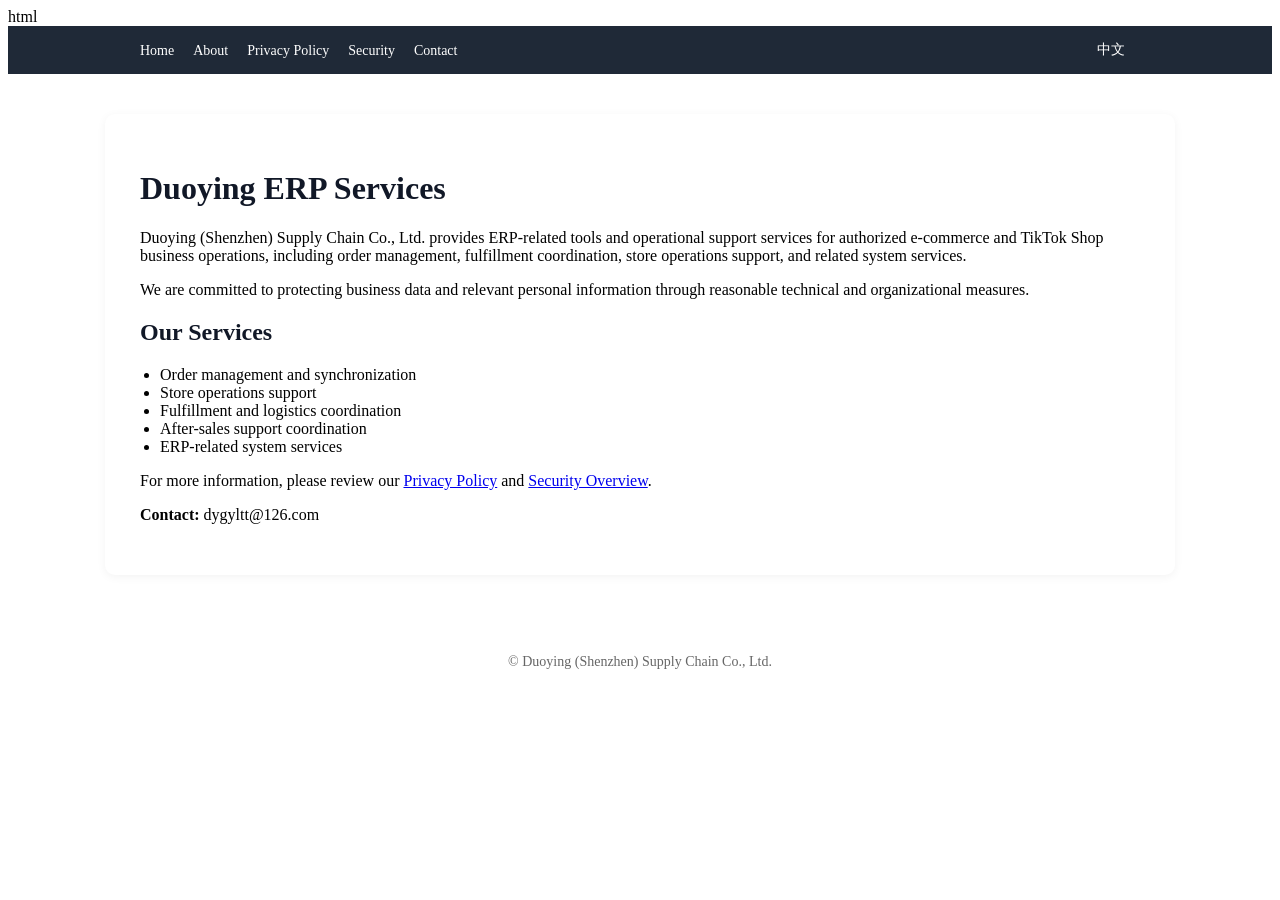
==== index.html @ 4ab7bc44 "add website files" ====
﻿html
<!DOCTYPE html>
<html lang="en">
<head>
  <meta charset="UTF-8" />
  <meta name="viewport" content="width=device-width, initial-scale=1.0" />
  <title>Duoying ERP Services</title>
  <link rel="stylesheet" href="style.css" />
</head>
<body>
  <header>
    <nav>
      <a href="index.html">Home</a>
      <a href="about.html">About</a>
      <a href="privacy.html">Privacy Policy</a>
      <a href="security.html">Security</a>
      <a href="contact.html">Contact</a>
      <span class="lang-switch"><a href="zh/index.html">中文</a></span>
    </nav>
  </header>

  <main>
    <h1>Duoying ERP Services</h1>
    <p>
      Duoying (Shenzhen) Supply Chain Co., Ltd. provides ERP-related tools and operational support services for authorized e-commerce and TikTok Shop business operations, including order management, fulfillment coordination, store operations support, and related system services.
    </p>
    <p>
      We are committed to protecting business data and relevant personal information through reasonable technical and organizational measures.
    </p>

    <h2>Our Services</h2>
    <ul>
      <li>Order management and synchronization</li>
      <li>Store operations support</li>
      <li>Fulfillment and logistics coordination</li>
      <li>After-sales support coordination</li>
      <li>ERP-related system services</li>
    </ul>

    <p>
      For more information, please review our <a href="privacy.html">Privacy Policy</a> and <a href="security.html">Security Overview</a>.
    </p>

    <p><strong>Contact:</strong> dygyltt@126.com</p>
  </main>

  <footer>
    <p>© Duoying (Shenzhen) Supply Chain Co., Ltd.</p>
  </footer>
</body>
</html>
---- style.css ----
﻿css
body {
  font-family: Arial, sans-serif;
  margin: 0;
  padding: 0;
  color: #222;
  background: #f5f7fb;
  line-height: 1.6;
}

header {
  background: #1f2937;
  padding: 15px 20px;
}

nav {
  max-width: 1000px;
  margin: 0 auto;
}

nav a {
  color: #fff;
  margin-right: 15px;
  text-decoration: none;
  font-size: 14px;
}

nav a:hover {
  text-decoration: underline;
}

main {
  max-width: 1000px;
  margin: 40px auto;
  background: #fff;
  padding: 35px;
  border-radius: 10px;
  box-shadow: 0 2px 10px rgba(0,0,0,0.05);
}

h1, h2, h3 {
  color: #111827;
}

footer {
  text-align: center;
  padding: 25px;
  color: #666;
  font-size: 14px;
}

ul {
  padding-left: 20px;
}

.lang-switch {
  float: right;
}

.small {
  font-size: 14px;
  color: #666;
}
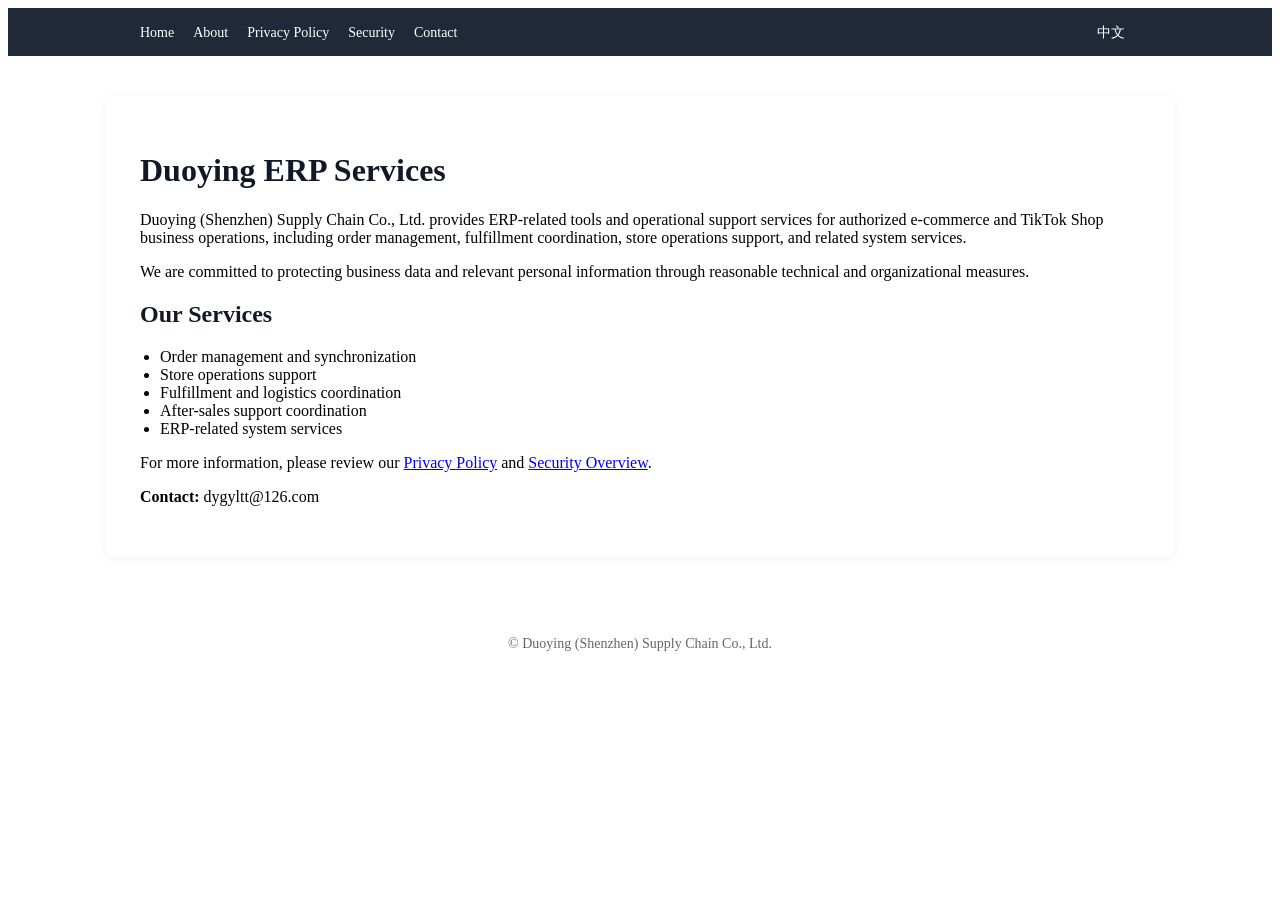
==== commit d551454d: "fix stray html text" ====
--- a/index.html
+++ b/index.html
@@ -1,5 +1,4 @@
-﻿html
-<!DOCTYPE html>
+﻿<!DOCTYPE html>
 <html lang="en">
 <head>
   <meta charset="UTF-8" />
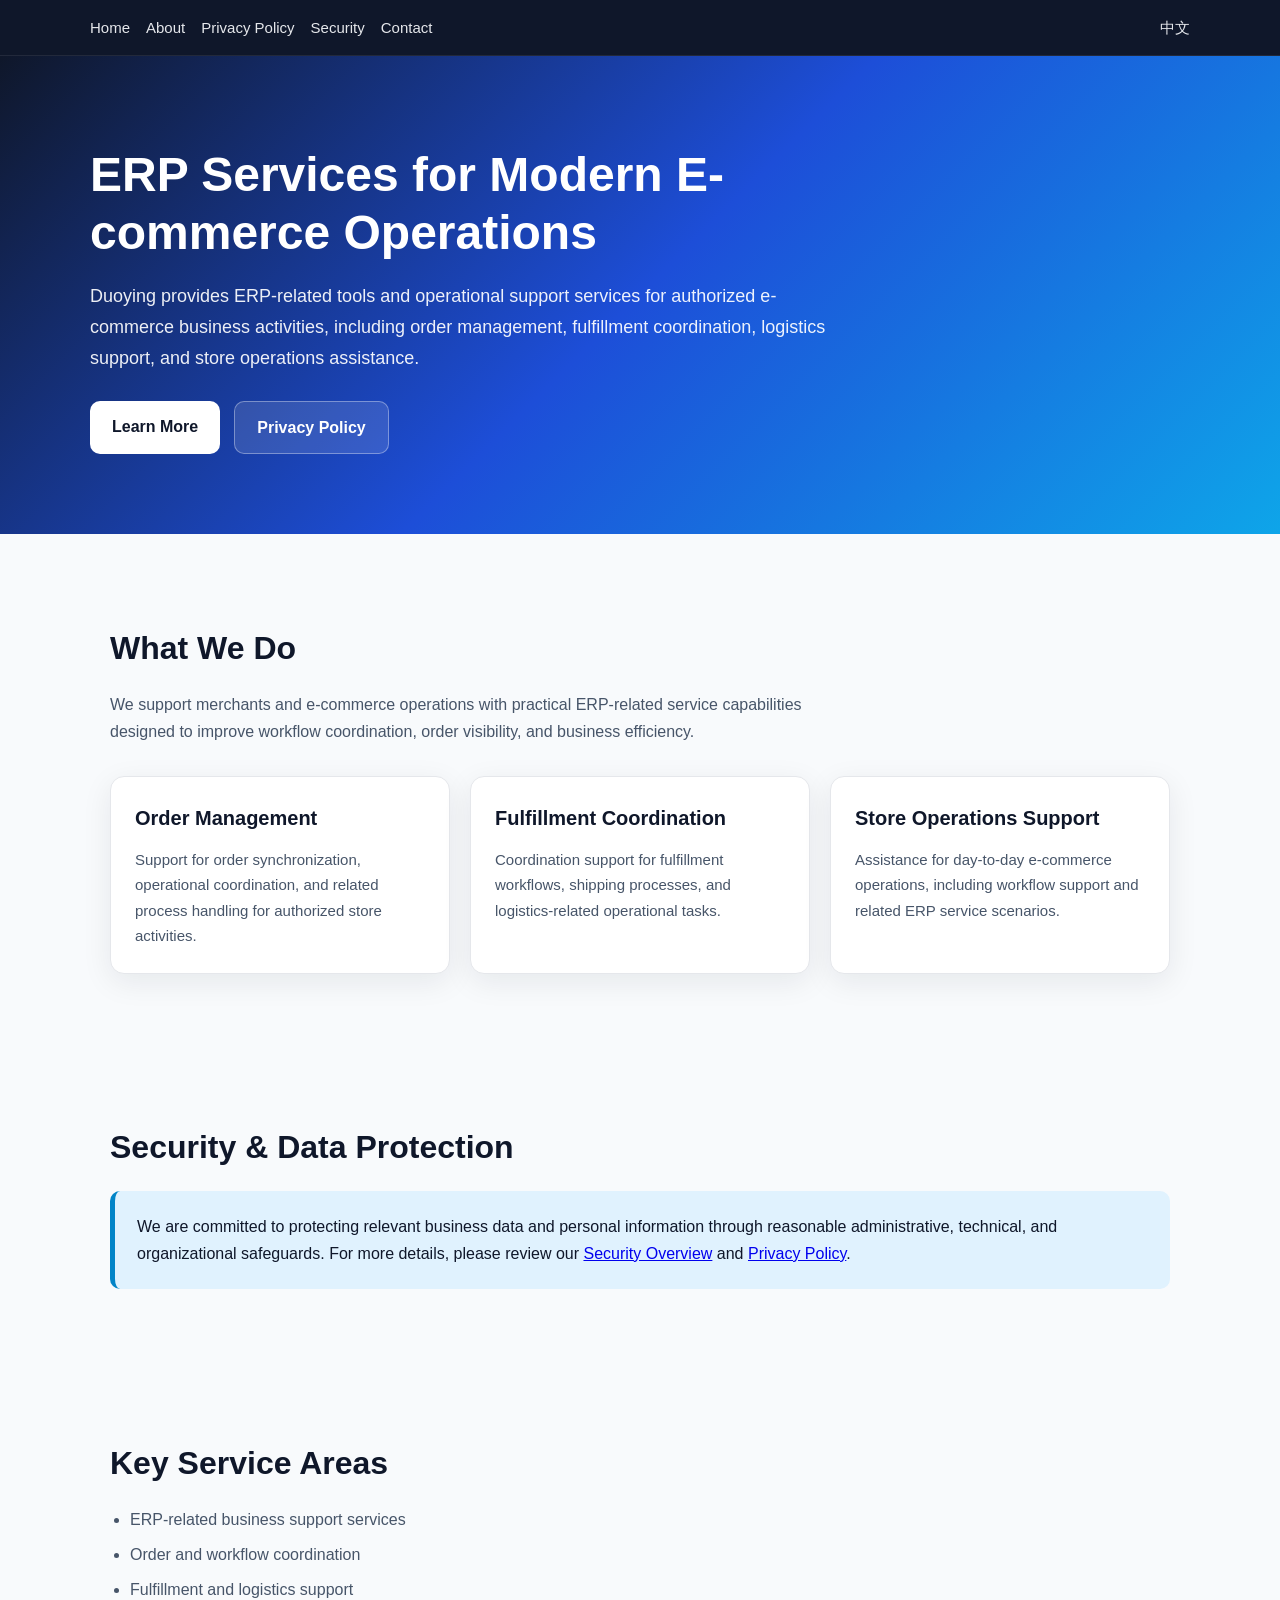
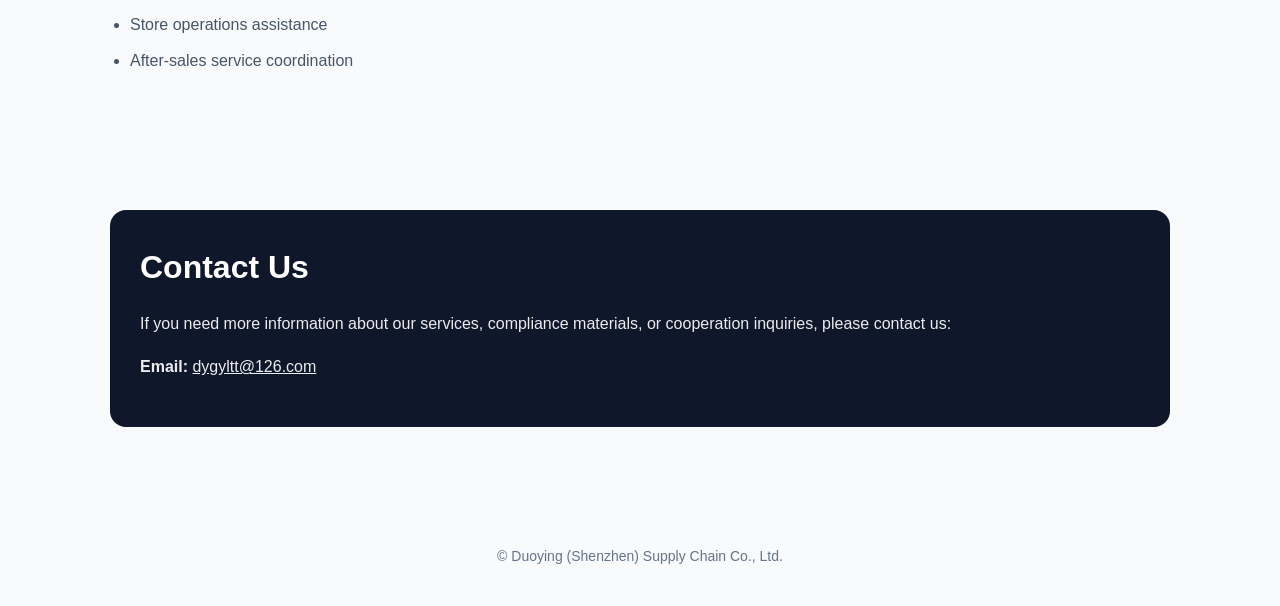
==== commit 22ac4806: "update homepage files" ====
--- a/index.html
+++ b/index.html
@@ -18,29 +18,77 @@
     </nav>
   </header>
 
+  <section class="hero">
+    <div class="hero-inner">
+      <h1>ERP Services for Modern E-commerce Operations</h1>
+      <p>
+        Duoying provides ERP-related tools and operational support services for authorized e-commerce business activities, including order management, fulfillment coordination, logistics support, and store operations assistance.
+      </p>
+      <div class="hero-buttons">
+        <a href="about.html" class="btn-primary">Learn More</a>
+        <a href="privacy.html" class="btn-secondary">Privacy Policy</a>
+      </div>
+    </div>
+  </section>
+
   <main>
-    <h1>Duoying ERP Services</h1>
-    <p>
-      Duoying (Shenzhen) Supply Chain Co., Ltd. provides ERP-related tools and operational support services for authorized e-commerce and TikTok Shop business operations, including order management, fulfillment coordination, store operations support, and related system services.
-    </p>
-    <p>
-      We are committed to protecting business data and relevant personal information through reasonable technical and organizational measures.
-    </p>
+    <section class="section">
+      <h2>What We Do</h2>
+      <p class="section-intro">
+        We support merchants and e-commerce operations with practical ERP-related service capabilities designed to improve workflow coordination, order visibility, and business efficiency.
+      </p>
 
-    <h2>Our Services</h2>
-    <ul>
-      <li>Order management and synchronization</li>
-      <li>Store operations support</li>
-      <li>Fulfillment and logistics coordination</li>
-      <li>After-sales support coordination</li>
-      <li>ERP-related system services</li>
-    </ul>
+      <div class="cards">
+        <div class="card">
+          <h3>Order Management</h3>
+          <p>
+            Support for order synchronization, operational coordination, and related process handling for authorized store activities.
+          </p>
+        </div>
 
-    <p>
-      For more information, please review our <a href="privacy.html">Privacy Policy</a> and <a href="security.html">Security Overview</a>.
-    </p>
+        <div class="card">
+          <h3>Fulfillment Coordination</h3>
+          <p>
+            Coordination support for fulfillment workflows, shipping processes, and logistics-related operational tasks.
+          </p>
+        </div>
 
-    <p><strong>Contact:</strong> dygyltt@126.com</p>
+        <div class="card">
+          <h3>Store Operations Support</h3>
+          <p>
+            Assistance for day-to-day e-commerce operations, including workflow support and related ERP service scenarios.
+          </p>
+        </div>
+      </div>
+    </section>
+
+    <section class="section">
+      <h2>Security & Data Protection</h2>
+      <div class="highlight">
+        We are committed to protecting relevant business data and personal information through reasonable administrative, technical, and organizational safeguards. For more details, please review our <a href="security.html">Security Overview</a> and <a href="privacy.html">Privacy Policy</a>.
+      </div>
+    </section>
+
+    <section class="section">
+      <h2>Key Service Areas</h2>
+      <ul class="clean-list">
+        <li>ERP-related business support services</li>
+        <li>Order and workflow coordination</li>
+        <li>Fulfillment and logistics support</li>
+        <li>Store operations assistance</li>
+        <li>After-sales service coordination</li>
+      </ul>
+    </section>
+
+    <section class="section">
+      <div class="contact-box">
+        <h2>Contact Us</h2>
+        <p>
+          If you need more information about our services, compliance materials, or cooperation inquiries, please contact us:
+        </p>
+        <p><strong>Email:</strong> <a href="mailto:dygyltt@126.com">dygyltt@126.com</a></p>
+      </div>
+    </section>
   </main>
 
   <footer>
--- a/style.css
+++ b/style.css
@@ -1,63 +1,208 @@
-﻿css
+﻿* {
+  box-sizing: border-box;
+}
+
 body {
-  font-family: Arial, sans-serif;
   margin: 0;
-  padding: 0;
-  color: #222;
-  background: #f5f7fb;
-  line-height: 1.6;
+  font-family: Arial, Helvetica, sans-serif;
+  color: #1f2937;
+  background: #f8fafc;
+  line-height: 1.7;
 }
 
 header {
-  background: #1f2937;
-  padding: 15px 20px;
+  background: #0f172a;
+  padding: 14px 20px;
+  border-bottom: 1px solid rgba(255, 255, 255, 0.08);
 }
 
 nav {
-  max-width: 1000px;
+  max-width: 1100px;
   margin: 0 auto;
+  display: flex;
+  flex-wrap: wrap;
+  align-items: center;
+  gap: 16px;
 }
 
 nav a {
-  color: #fff;
-  margin-right: 15px;
+  color: #e5e7eb;
   text-decoration: none;
-  font-size: 14px;
+  font-size: 15px;
 }
 
 nav a:hover {
-  text-decoration: underline;
+  color: #ffffff;
+}
+
+.lang-switch {
+  margin-left: auto;
+}
+
+.hero {
+  background: linear-gradient(135deg, #0f172a 0%, #1d4ed8 50%, #0ea5e9 100%);
+  color: white;
+  padding: 90px 20px 80px;
+}
+
+.hero-inner {
+  max-width: 1100px;
+  margin: 0 auto;
+}
+
+.hero h1 {
+  font-size: 48px;
+  line-height: 1.2;
+  margin: 0 0 20px;
+  max-width: 800px;
+}
+
+.hero p {
+  font-size: 18px;
+  max-width: 760px;
+  color: rgba(255, 255, 255, 0.92);
+  margin-bottom: 28px;
+}
+
+.hero-buttons {
+  display: flex;
+  flex-wrap: wrap;
+  gap: 14px;
+}
+
+.hero-buttons a {
+  display: inline-block;
+  padding: 12px 22px;
+  border-radius: 10px;
+  text-decoration: none;
+  font-weight: bold;
+  transition: 0.2s ease;
+}
+
+.btn-primary {
+  background: white;
+  color: #0f172a;
+}
+
+.btn-primary:hover {
+  background: #e2e8f0;
+}
+
+.btn-secondary {
+  background: rgba(255, 255, 255, 0.12);
+  color: white;
+  border: 1px solid rgba(255, 255, 255, 0.35);
+}
+
+.btn-secondary:hover {
+  background: rgba(255, 255, 255, 0.2);
+}
+
+.section {
+  max-width: 1100px;
+  margin: 0 auto;
+  padding: 60px 20px;
+}
+
+.section h2 {
+  font-size: 32px;
+  margin-bottom: 16px;
+  color: #0f172a;
+}
+
+.section-intro {
+  max-width: 760px;
+  color: #475569;
+  margin-bottom: 30px;
+}
+
+.cards {
+  display: grid;
+  grid-template-columns: repeat(auto-fit, minmax(240px, 1fr));
+  gap: 20px;
+}
+
+.card {
+  background: white;
+  border-radius: 14px;
+  padding: 24px;
+  box-shadow: 0 8px 30px rgba(15, 23, 42, 0.08);
+  border: 1px solid #e5e7eb;
+}
+
+.card h3 {
+  margin-top: 0;
+  margin-bottom: 12px;
+  font-size: 20px;
+  color: #0f172a;
+}
+
+.card p {
+  margin: 0;
+  color: #475569;
+  font-size: 15px;
+}
+
+.highlight {
+  background: #e0f2fe;
+  border-left: 5px solid #0284c7;
+  padding: 22px;
+  border-radius: 10px;
+  color: #0f172a;
+}
+
+.contact-box {
+  background: #0f172a;
+  color: white;
+  border-radius: 16px;
+  padding: 30px;
+}
+
+.contact-box h2 {
+  color: white;
+  margin-top: 0;
+}
+
+.contact-box p,
+.contact-box a {
+  color: rgba(255, 255, 255, 0.92);
 }
 
 main {
-  max-width: 1000px;
-  margin: 40px auto;
-  background: #fff;
-  padding: 35px;
-  border-radius: 10px;
-  box-shadow: 0 2px 10px rgba(0,0,0,0.05);
-}
-
-h1, h2, h3 {
-  color: #111827;
+  padding-bottom: 20px;
 }
 
 footer {
   text-align: center;
-  padding: 25px;
-  color: #666;
+  padding: 24px 20px;
+  color: #64748b;
   font-size: 14px;
 }
 
-ul {
+ul.clean-list {
   padding-left: 20px;
-}
-
-.lang-switch {
-  float: right;
-}
-
-.small {
-  font-size: 14px;
-  color: #666;
+  color: #475569;
+}
+
+ul.clean-list li {
+  margin-bottom: 8px;
+}
+
+@media (max-width: 768px) {
+  .hero {
+    padding: 70px 20px 60px;
+  }
+
+  .hero h1 {
+    font-size: 34px;
+  }
+
+  .section h2 {
+    font-size: 26px;
+  }
+
+  .lang-switch {
+    margin-left: 0;
+    width: 100%;
+  }
 }
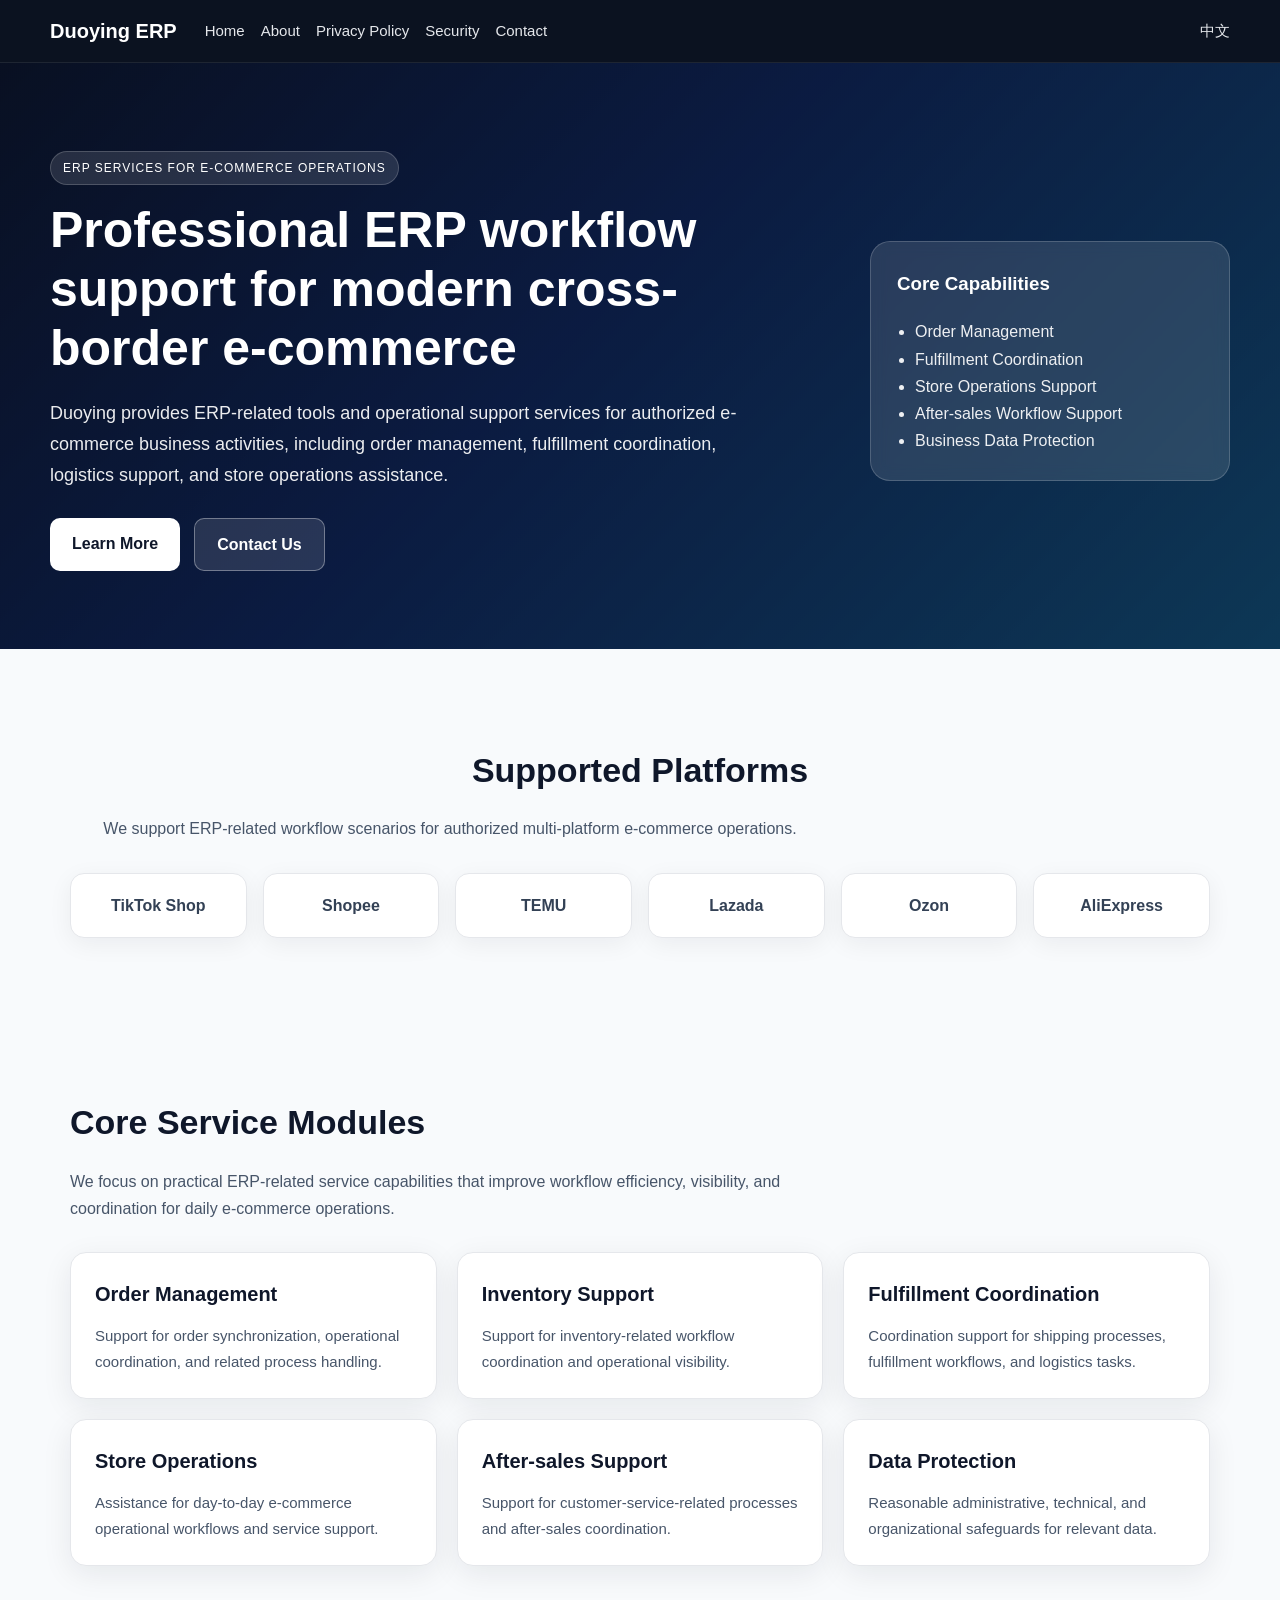
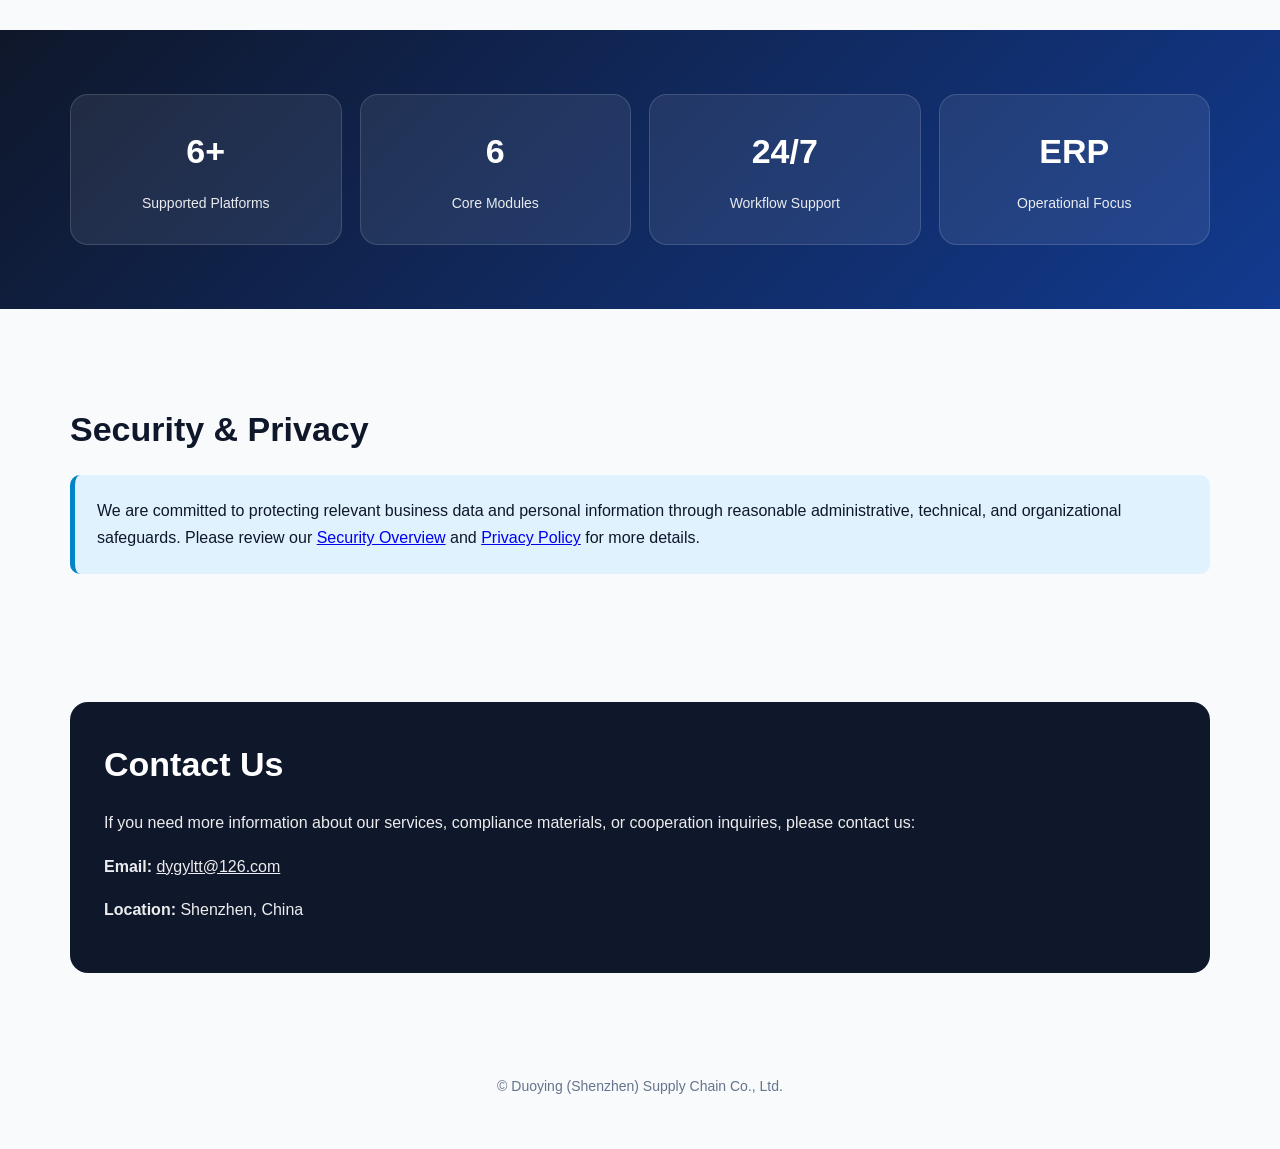
==== commit e253ea6b: "replace full bilingual website files" ====
--- a/index.html
+++ b/index.html
@@ -9,87 +9,141 @@
 <body>
   <header>
     <nav>
-      <a href="index.html">Home</a>
-      <a href="about.html">About</a>
-      <a href="privacy.html">Privacy Policy</a>
-      <a href="security.html">Security</a>
-      <a href="contact.html">Contact</a>
+      <div class="brand">Duoying ERP</div>
+      <div class="nav-links">
+        <a href="index.html">Home</a>
+        <a href="about.html">About</a>
+        <a href="privacy.html">Privacy Policy</a>
+        <a href="security.html">Security</a>
+        <a href="contact.html">Contact</a>
+      </div>
       <span class="lang-switch"><a href="zh/index.html">中文</a></span>
     </nav>
   </header>
 
   <section class="hero">
-    <div class="hero-inner">
-      <h1>ERP Services for Modern E-commerce Operations</h1>
-      <p>
-        Duoying provides ERP-related tools and operational support services for authorized e-commerce business activities, including order management, fulfillment coordination, logistics support, and store operations assistance.
-      </p>
-      <div class="hero-buttons">
-        <a href="about.html" class="btn-primary">Learn More</a>
-        <a href="privacy.html" class="btn-secondary">Privacy Policy</a>
+    <div class="hero-inner hero-grid">
+      <div class="hero-copy">
+        <div class="eyebrow">ERP SERVICES FOR E-COMMERCE OPERATIONS</div>
+        <h1>Professional ERP workflow support for modern cross-border e-commerce</h1>
+        <p>
+          Duoying provides ERP-related tools and operational support services for authorized
+          e-commerce business activities, including order management, fulfillment coordination,
+          logistics support, and store operations assistance.
+        </p>
+        <div class="hero-buttons">
+          <a href="about.html" class="btn-primary">Learn More</a>
+          <a href="contact.html" class="btn-secondary">Contact Us</a>
+        </div>
+      </div>
+
+      <div class="hero-panel">
+        <div class="panel-card">
+          <h3>Core Capabilities</h3>
+          <ul>
+            <li>Order Management</li>
+            <li>Fulfillment Coordination</li>
+            <li>Store Operations Support</li>
+            <li>After-sales Workflow Support</li>
+            <li>Business Data Protection</li>
+          </ul>
+        </div>
       </div>
     </div>
   </section>
 
-  <main>
-    <section class="section">
-      <h2>What We Do</h2>
-      <p class="section-intro">
-        We support merchants and e-commerce operations with practical ERP-related service capabilities designed to improve workflow coordination, order visibility, and business efficiency.
+  <section class="platforms section">
+    <h2>Supported Platforms</h2>
+    <p class="section-intro">
+      We support ERP-related workflow scenarios for authorized multi-platform e-commerce operations.
+    </p>
+    <div class="logo-row">
+      <div class="logo-item">TikTok Shop</div>
+      <div class="logo-item">Shopee</div>
+      <div class="logo-item">TEMU</div>
+      <div class="logo-item">Lazada</div>
+      <div class="logo-item">Ozon</div>
+      <div class="logo-item">AliExpress</div>
+    </div>
+  </section>
+
+  <section class="section">
+    <h2>Core Service Modules</h2>
+    <p class="section-intro">
+      We focus on practical ERP-related service capabilities that improve workflow efficiency,
+      visibility, and coordination for daily e-commerce operations.
+    </p>
+
+    <div class="cards six-grid">
+      <div class="card">
+        <h3>Order Management</h3>
+        <p>Support for order synchronization, operational coordination, and related process handling.</p>
+      </div>
+      <div class="card">
+        <h3>Inventory Support</h3>
+        <p>Support for inventory-related workflow coordination and operational visibility.</p>
+      </div>
+      <div class="card">
+        <h3>Fulfillment Coordination</h3>
+        <p>Coordination support for shipping processes, fulfillment workflows, and logistics tasks.</p>
+      </div>
+      <div class="card">
+        <h3>Store Operations</h3>
+        <p>Assistance for day-to-day e-commerce operational workflows and service support.</p>
+      </div>
+      <div class="card">
+        <h3>After-sales Support</h3>
+        <p>Support for customer-service-related processes and after-sales coordination.</p>
+      </div>
+      <div class="card">
+        <h3>Data Protection</h3>
+        <p>Reasonable administrative, technical, and organizational safeguards for relevant data.</p>
+      </div>
+    </div>
+  </section>
+
+  <section class="stats-wrap">
+    <div class="section stats-grid">
+      <div class="stat-box">
+        <strong>6+</strong>
+        <span>Supported Platforms</span>
+      </div>
+      <div class="stat-box">
+        <strong>6</strong>
+        <span>Core Modules</span>
+      </div>
+      <div class="stat-box">
+        <strong>24/7</strong>
+        <span>Workflow Support</span>
+      </div>
+      <div class="stat-box">
+        <strong>ERP</strong>
+        <span>Operational Focus</span>
+      </div>
+    </div>
+  </section>
+
+  <section class="section">
+    <h2>Security & Privacy</h2>
+    <div class="highlight">
+      We are committed to protecting relevant business data and personal information through
+      reasonable administrative, technical, and organizational safeguards.
+      Please review our <a href="security.html">Security Overview</a> and
+      <a href="privacy.html">Privacy Policy</a> for more details.
+    </div>
+  </section>
+
+  <section class="section">
+    <div class="contact-box">
+      <h2>Contact Us</h2>
+      <p>
+        If you need more information about our services, compliance materials, or cooperation inquiries,
+        please contact us:
       </p>
-
-      <div class="cards">
-        <div class="card">
-          <h3>Order Management</h3>
-          <p>
-            Support for order synchronization, operational coordination, and related process handling for authorized store activities.
-          </p>
-        </div>
-
-        <div class="card">
-          <h3>Fulfillment Coordination</h3>
-          <p>
-            Coordination support for fulfillment workflows, shipping processes, and logistics-related operational tasks.
-          </p>
-        </div>
-
-        <div class="card">
-          <h3>Store Operations Support</h3>
-          <p>
-            Assistance for day-to-day e-commerce operations, including workflow support and related ERP service scenarios.
-          </p>
-        </div>
-      </div>
-    </section>
-
-    <section class="section">
-      <h2>Security & Data Protection</h2>
-      <div class="highlight">
-        We are committed to protecting relevant business data and personal information through reasonable administrative, technical, and organizational safeguards. For more details, please review our <a href="security.html">Security Overview</a> and <a href="privacy.html">Privacy Policy</a>.
-      </div>
-    </section>
-
-    <section class="section">
-      <h2>Key Service Areas</h2>
-      <ul class="clean-list">
-        <li>ERP-related business support services</li>
-        <li>Order and workflow coordination</li>
-        <li>Fulfillment and logistics support</li>
-        <li>Store operations assistance</li>
-        <li>After-sales service coordination</li>
-      </ul>
-    </section>
-
-    <section class="section">
-      <div class="contact-box">
-        <h2>Contact Us</h2>
-        <p>
-          If you need more information about our services, compliance materials, or cooperation inquiries, please contact us:
-        </p>
-        <p><strong>Email:</strong> <a href="mailto:dygyltt@126.com">dygyltt@126.com</a></p>
-      </div>
-    </section>
-  </main>
+      <p><strong>Email:</strong> <a href="mailto:dygyltt@126.com">dygyltt@126.com</a></p>
+      <p><strong>Location:</strong> Shenzhen, China</p>
+    </div>
+  </section>
 
   <footer>
     <p>© Duoying (Shenzhen) Supply Chain Co., Ltd.</p>
--- a/style.css
+++ b/style.css
@@ -11,17 +11,33 @@
 }
 
 header {
-  background: #0f172a;
+  background: #0b1220;
   padding: 14px 20px;
   border-bottom: 1px solid rgba(255, 255, 255, 0.08);
+  position: sticky;
+  top: 0;
+  z-index: 100;
 }
 
 nav {
-  max-width: 1100px;
+  max-width: 1180px;
   margin: 0 auto;
   display: flex;
   flex-wrap: wrap;
   align-items: center;
+  gap: 18px;
+}
+
+.brand {
+  font-size: 20px;
+  font-weight: 700;
+  color: #ffffff;
+  margin-right: 10px;
+}
+
+.nav-links {
+  display: flex;
+  flex-wrap: wrap;
   gap: 16px;
 }
 
@@ -40,21 +56,41 @@
 }
 
 .hero {
-  background: linear-gradient(135deg, #0f172a 0%, #1d4ed8 50%, #0ea5e9 100%);
-  color: white;
-  padding: 90px 20px 80px;
+  background:
+    linear-gradient(rgba(8, 15, 35, 0.72), rgba(8, 15, 35, 0.72)),
+    linear-gradient(135deg, #0b1220 0%, #123a8f 45%, #1aa0d8 100%);
+  color: white;
+  padding: 88px 20px 78px;
 }
 
 .hero-inner {
-  max-width: 1100px;
+  max-width: 1180px;
   margin: 0 auto;
 }
 
+.hero-grid {
+  display: grid;
+  grid-template-columns: 1.2fr 0.8fr;
+  gap: 32px;
+  align-items: center;
+}
+
+.eyebrow {
+  display: inline-block;
+  margin-bottom: 16px;
+  padding: 6px 12px;
+  border-radius: 999px;
+  background: rgba(255, 255, 255, 0.12);
+  border: 1px solid rgba(255, 255, 255, 0.18);
+  font-size: 12px;
+  letter-spacing: 1px;
+}
+
 .hero h1 {
-  font-size: 48px;
-  line-height: 1.2;
+  font-size: 50px;
+  line-height: 1.18;
   margin: 0 0 20px;
-  max-width: 800px;
+  max-width: 760px;
 }
 
 .hero p {
@@ -98,14 +134,40 @@
   background: rgba(255, 255, 255, 0.2);
 }
 
+.hero-panel {
+  display: flex;
+  justify-content: flex-end;
+}
+
+.panel-card {
+  width: 100%;
+  max-width: 360px;
+  background: rgba(255, 255, 255, 0.12);
+  border: 1px solid rgba(255, 255, 255, 0.18);
+  border-radius: 20px;
+  padding: 26px;
+  backdrop-filter: blur(8px);
+}
+
+.panel-card h3 {
+  margin-top: 0;
+  color: #ffffff;
+}
+
+.panel-card ul {
+  margin: 0;
+  padding-left: 18px;
+  color: rgba(255, 255, 255, 0.92);
+}
+
 .section {
-  max-width: 1100px;
+  max-width: 1180px;
   margin: 0 auto;
-  padding: 60px 20px;
+  padding: 64px 20px;
 }
 
 .section h2 {
-  font-size: 32px;
+  font-size: 34px;
   margin-bottom: 16px;
   color: #0f172a;
 }
@@ -116,15 +178,39 @@
   margin-bottom: 30px;
 }
 
+.platforms {
+  text-align: center;
+}
+
+.logo-row {
+  display: grid;
+  grid-template-columns: repeat(6, 1fr);
+  gap: 16px;
+  margin-top: 30px;
+}
+
+.logo-item {
+  background: white;
+  border: 1px solid #e5e7eb;
+  border-radius: 14px;
+  padding: 18px 14px;
+  font-weight: 700;
+  color: #334155;
+  box-shadow: 0 6px 24px rgba(15, 23, 42, 0.06);
+}
+
 .cards {
   display: grid;
-  grid-template-columns: repeat(auto-fit, minmax(240px, 1fr));
   gap: 20px;
+}
+
+.six-grid {
+  grid-template-columns: repeat(3, 1fr);
 }
 
 .card {
   background: white;
-  border-radius: 14px;
+  border-radius: 16px;
   padding: 24px;
   box-shadow: 0 8px 30px rgba(15, 23, 42, 0.08);
   border: 1px solid #e5e7eb;
@@ -141,6 +227,36 @@
   margin: 0;
   color: #475569;
   font-size: 15px;
+}
+
+.stats-wrap {
+  background: linear-gradient(135deg, #0f172a, #123a8f);
+}
+
+.stats-grid {
+  display: grid;
+  grid-template-columns: repeat(4, 1fr);
+  gap: 18px;
+}
+
+.stat-box {
+  background: rgba(255, 255, 255, 0.08);
+  border: 1px solid rgba(255, 255, 255, 0.14);
+  border-radius: 18px;
+  padding: 28px 20px;
+  text-align: center;
+  color: white;
+}
+
+.stat-box strong {
+  display: block;
+  font-size: 34px;
+  margin-bottom: 8px;
+}
+
+.stat-box span {
+  font-size: 14px;
+  color: rgba(255, 255, 255, 0.9);
 }
 
 .highlight {
@@ -151,11 +267,26 @@
   color: #0f172a;
 }
 
+.content-box {
+  max-width: 1180px;
+  margin: 40px auto;
+  background: white;
+  padding: 35px;
+  border-radius: 16px;
+  box-shadow: 0 8px 30px rgba(15, 23, 42, 0.08);
+  border: 1px solid #e5e7eb;
+}
+
+.content-box h1 {
+  margin-top: 0;
+  color: #0f172a;
+}
+
 .contact-box {
   background: #0f172a;
   color: white;
-  border-radius: 16px;
-  padding: 30px;
+  border-radius: 18px;
+  padding: 34px;
 }
 
 .contact-box h2 {
@@ -168,13 +299,14 @@
   color: rgba(255, 255, 255, 0.92);
 }
 
-main {
-  padding-bottom: 20px;
+.small {
+  font-size: 14px;
+  color: #64748b;
 }
 
 footer {
   text-align: center;
-  padding: 24px 20px;
+  padding: 24px 20px 36px;
   color: #64748b;
   font-size: 14px;
 }
@@ -188,6 +320,19 @@
   margin-bottom: 8px;
 }
 
+@media (max-width: 1024px) {
+  .hero-grid,
+  .six-grid,
+  .stats-grid,
+  .logo-row {
+    grid-template-columns: repeat(2, 1fr);
+  }
+
+  .hero-panel {
+    justify-content: flex-start;
+  }
+}
+
 @media (max-width: 768px) {
   .hero {
     padding: 70px 20px 60px;
@@ -201,8 +346,24 @@
     font-size: 26px;
   }
 
+  .hero-grid,
+  .six-grid,
+  .stats-grid,
+  .logo-row {
+    grid-template-columns: 1fr;
+  }
+
   .lang-switch {
     margin-left: 0;
     width: 100%;
   }
+
+  .nav-links {
+    width: 100%;
+  }
+
+  .content-box {
+    margin: 24px 16px;
+    padding: 24px;
+  }
 }
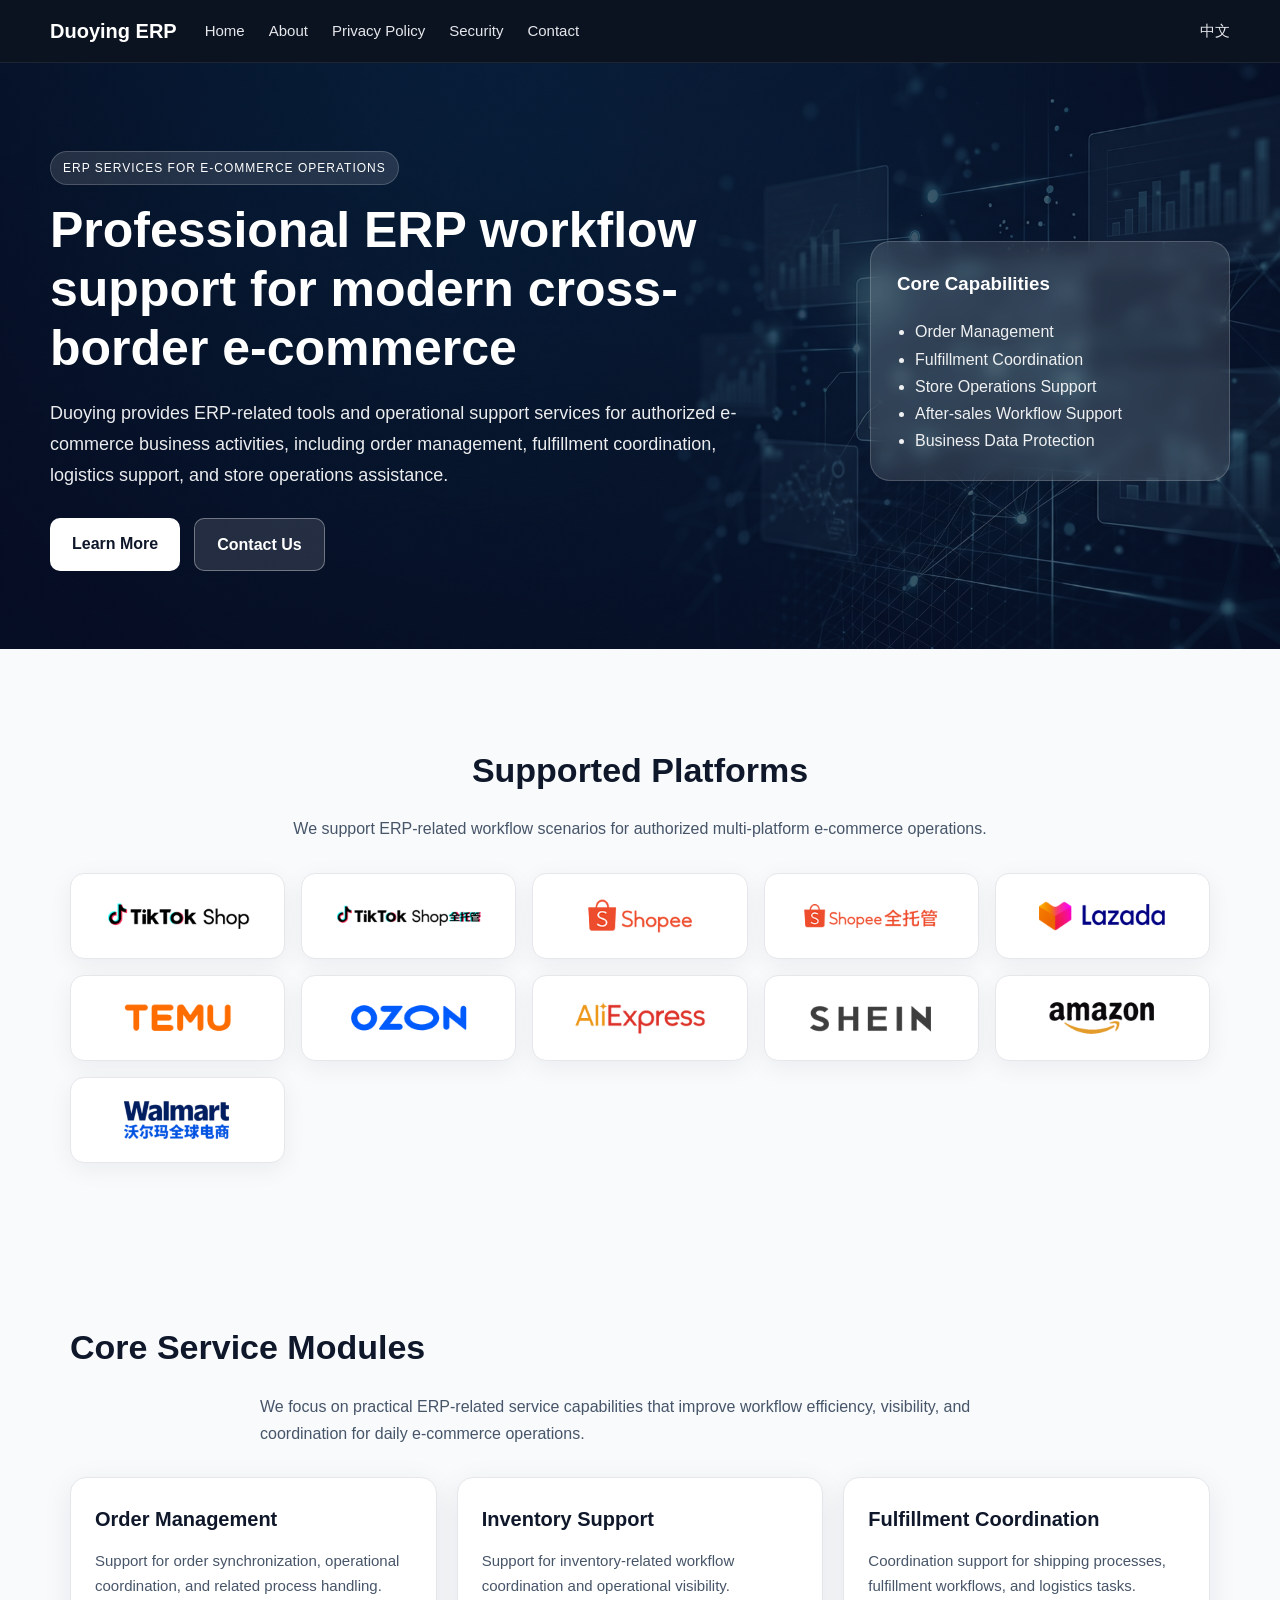
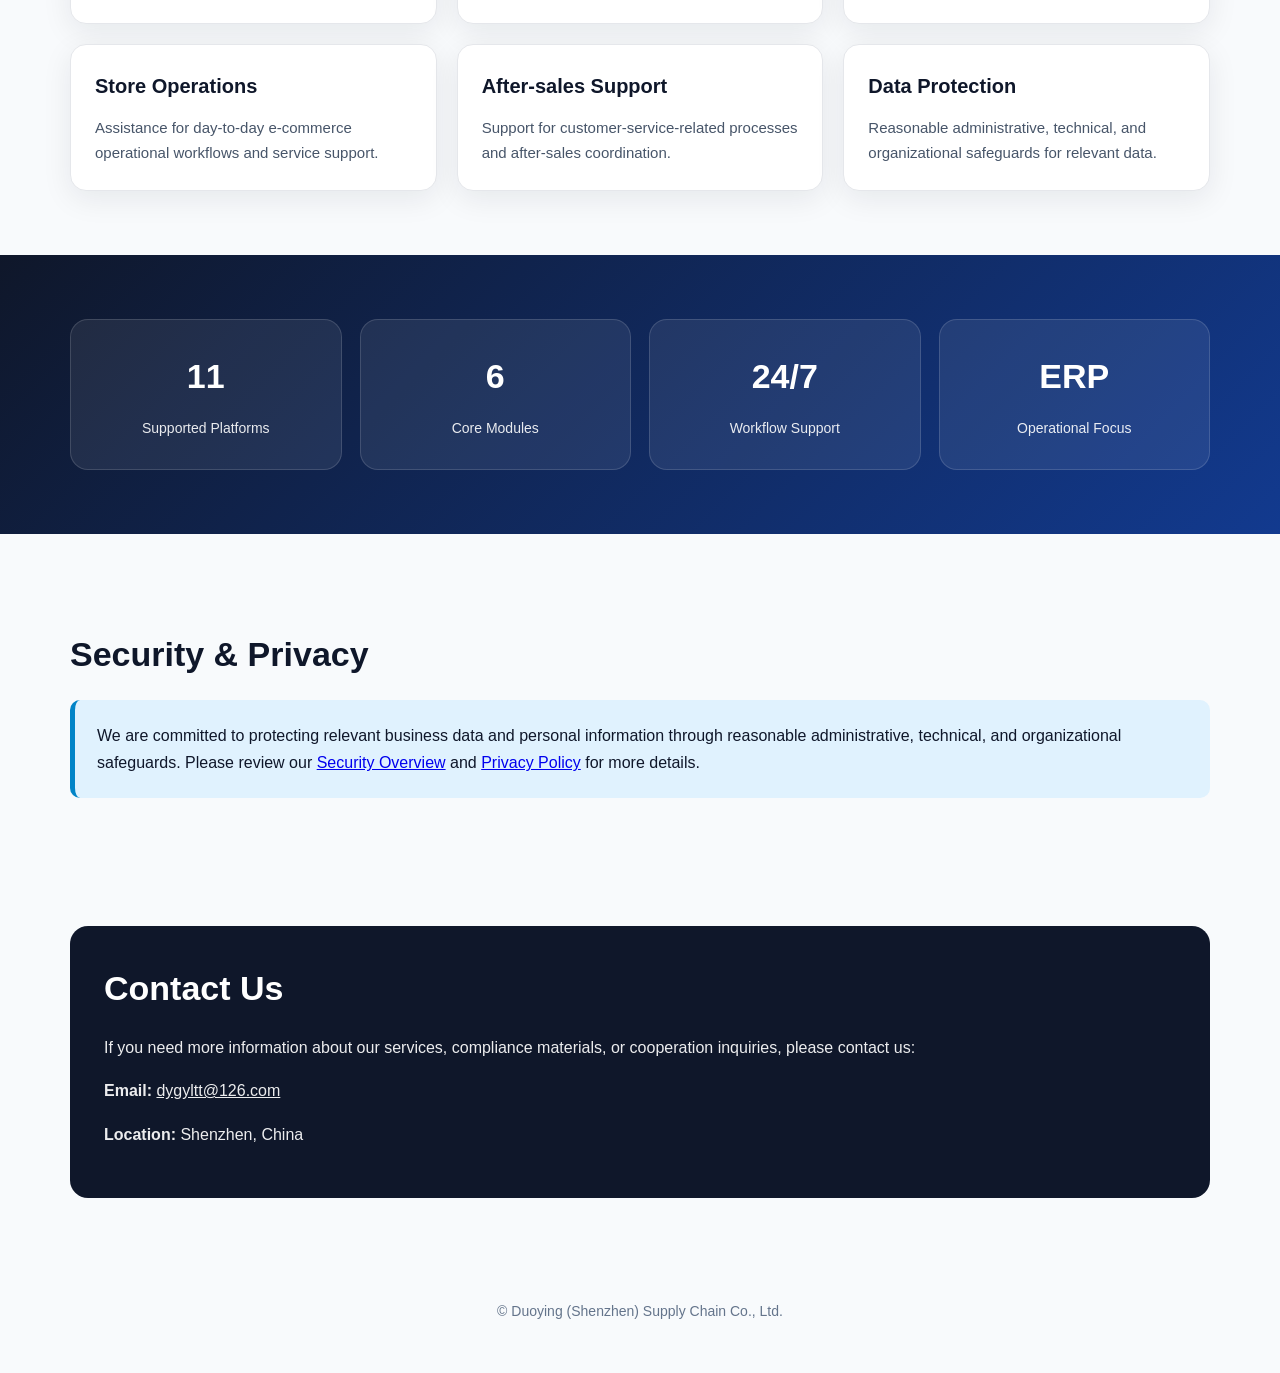
==== commit 6a2dceb9: "鹰" ====
--- a/index.html
+++ b/index.html
@@ -57,13 +57,19 @@
     <p class="section-intro">
       We support ERP-related workflow scenarios for authorized multi-platform e-commerce operations.
     </p>
+
     <div class="logo-row">
-      <div class="logo-item">TikTok Shop</div>
-      <div class="logo-item">Shopee</div>
-      <div class="logo-item">TEMU</div>
-      <div class="logo-item">Lazada</div>
-      <div class="logo-item">Ozon</div>
-      <div class="logo-item">AliExpress</div>
+      <div class="logo-item"><img src="images/platforms/tiktok-shop.png" alt="TikTok Shop" /></div>
+      <div class="logo-item"><img src="images/platforms/tiktok-fullservice.png" alt="TikTok Shop Full Service" /></div>
+      <div class="logo-item"><img src="images/platforms/shopee.png" alt="Shopee" /></div>
+      <div class="logo-item"><img src="images/platforms/shopee-fullservice.png" alt="Shopee Full Service" /></div>
+      <div class="logo-item"><img src="images/platforms/lazada.png" alt="Lazada" /></div>
+      <div class="logo-item"><img src="images/platforms/temu.png" alt="TEMU" /></div>
+      <div class="logo-item"><img src="images/platforms/ozon.png" alt="OZON" /></div>
+      <div class="logo-item"><img src="images/platforms/aliexpress.png" alt="AliExpress" /></div>
+      <div class="logo-item"><img src="images/platforms/shein.png" alt="SHEIN" /></div>
+      <div class="logo-item"><img src="images/platforms/amazon.png" alt="Amazon" /></div>
+      <div class="logo-item"><img src="images/platforms/walmart.png" alt="Walmart" /></div>
     </div>
   </section>
 
@@ -105,7 +111,7 @@
   <section class="stats-wrap">
     <div class="section stats-grid">
       <div class="stat-box">
-        <strong>6+</strong>
+        <strong>11</strong>
         <span>Supported Platforms</span>
       </div>
       <div class="stat-box">
--- a/style.css
+++ b/style.css
@@ -38,7 +38,7 @@
 .nav-links {
   display: flex;
   flex-wrap: wrap;
-  gap: 16px;
+  gap: 24px;
 }
 
 nav a {
@@ -57,8 +57,8 @@
 
 .hero {
   background:
-    linear-gradient(rgba(8, 15, 35, 0.72), rgba(8, 15, 35, 0.72)),
-    linear-gradient(135deg, #0b1220 0%, #123a8f 45%, #1aa0d8 100%);
+    linear-gradient(rgba(8, 15, 35, 0.66), rgba(8, 15, 35, 0.66)),
+    url("images/hero-bg.jpg") center center / cover no-repeat;
   color: white;
   padding: 88px 20px 78px;
 }
@@ -175,7 +175,7 @@
 .section-intro {
   max-width: 760px;
   color: #475569;
-  margin-bottom: 30px;
+  margin: 0 auto 30px;
 }
 
 .platforms {
@@ -184,7 +184,7 @@
 
 .logo-row {
   display: grid;
-  grid-template-columns: repeat(6, 1fr);
+  grid-template-columns: repeat(5, 1fr);
   gap: 16px;
   margin-top: 30px;
 }
@@ -193,10 +193,21 @@
   background: white;
   border: 1px solid #e5e7eb;
   border-radius: 14px;
-  padding: 18px 14px;
-  font-weight: 700;
-  color: #334155;
+  min-height: 86px;
+  padding: 16px 12px;
+  display: flex;
+  align-items: center;
+  justify-content: center;
   box-shadow: 0 6px 24px rgba(15, 23, 42, 0.06);
+}
+
+.logo-item img {
+  max-width: 100%;
+  max-height: 42px;
+  width: auto;
+  height: auto;
+  object-fit: contain;
+  display: block;
 }
 
 .cards {
@@ -323,9 +334,12 @@
 @media (max-width: 1024px) {
   .hero-grid,
   .six-grid,
-  .stats-grid,
+  .stats-grid {
+    grid-template-columns: repeat(2, 1fr);
+  }
+
   .logo-row {
-    grid-template-columns: repeat(2, 1fr);
+    grid-template-columns: repeat(3, 1fr);
   }
 
   .hero-panel {
@@ -348,9 +362,12 @@
 
   .hero-grid,
   .six-grid,
-  .stats-grid,
+  .stats-grid {
+    grid-template-columns: 1fr;
+  }
+
   .logo-row {
-    grid-template-columns: 1fr;
+    grid-template-columns: repeat(2, 1fr);
   }
 
   .lang-switch {
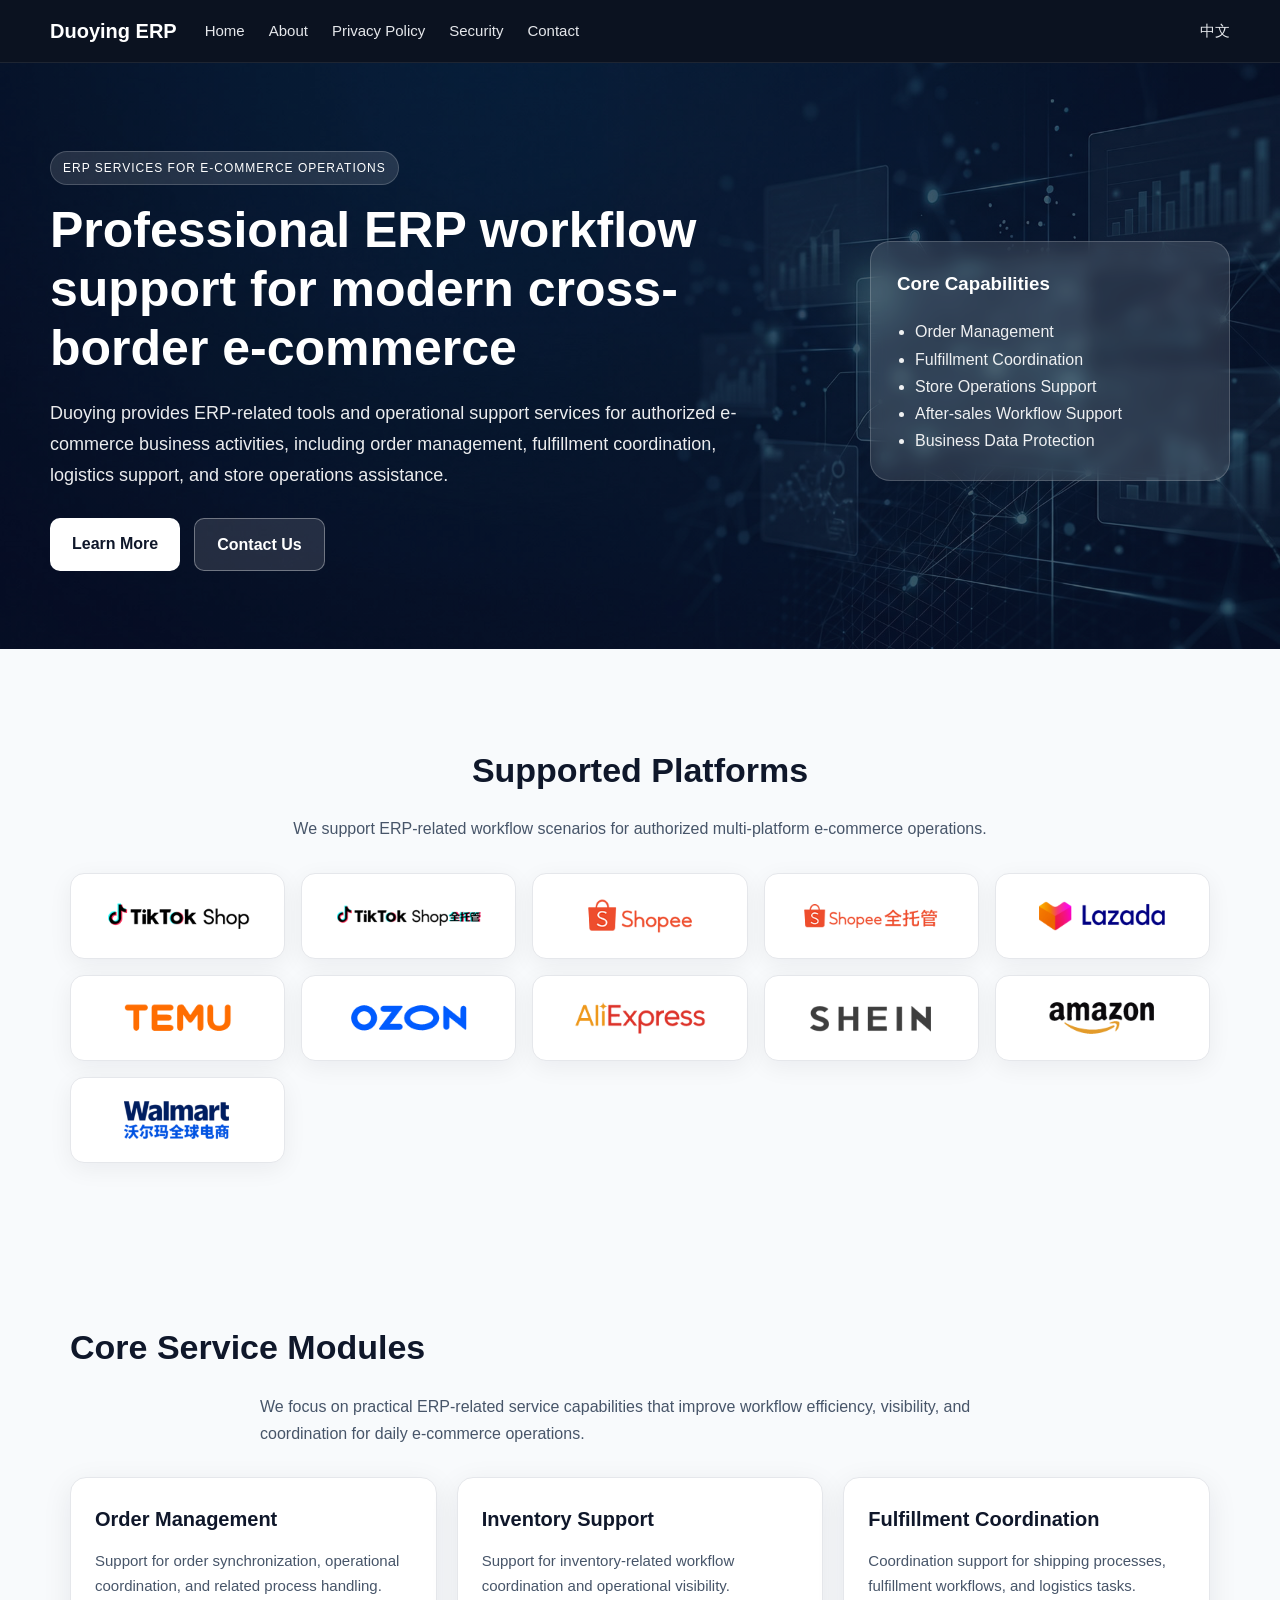
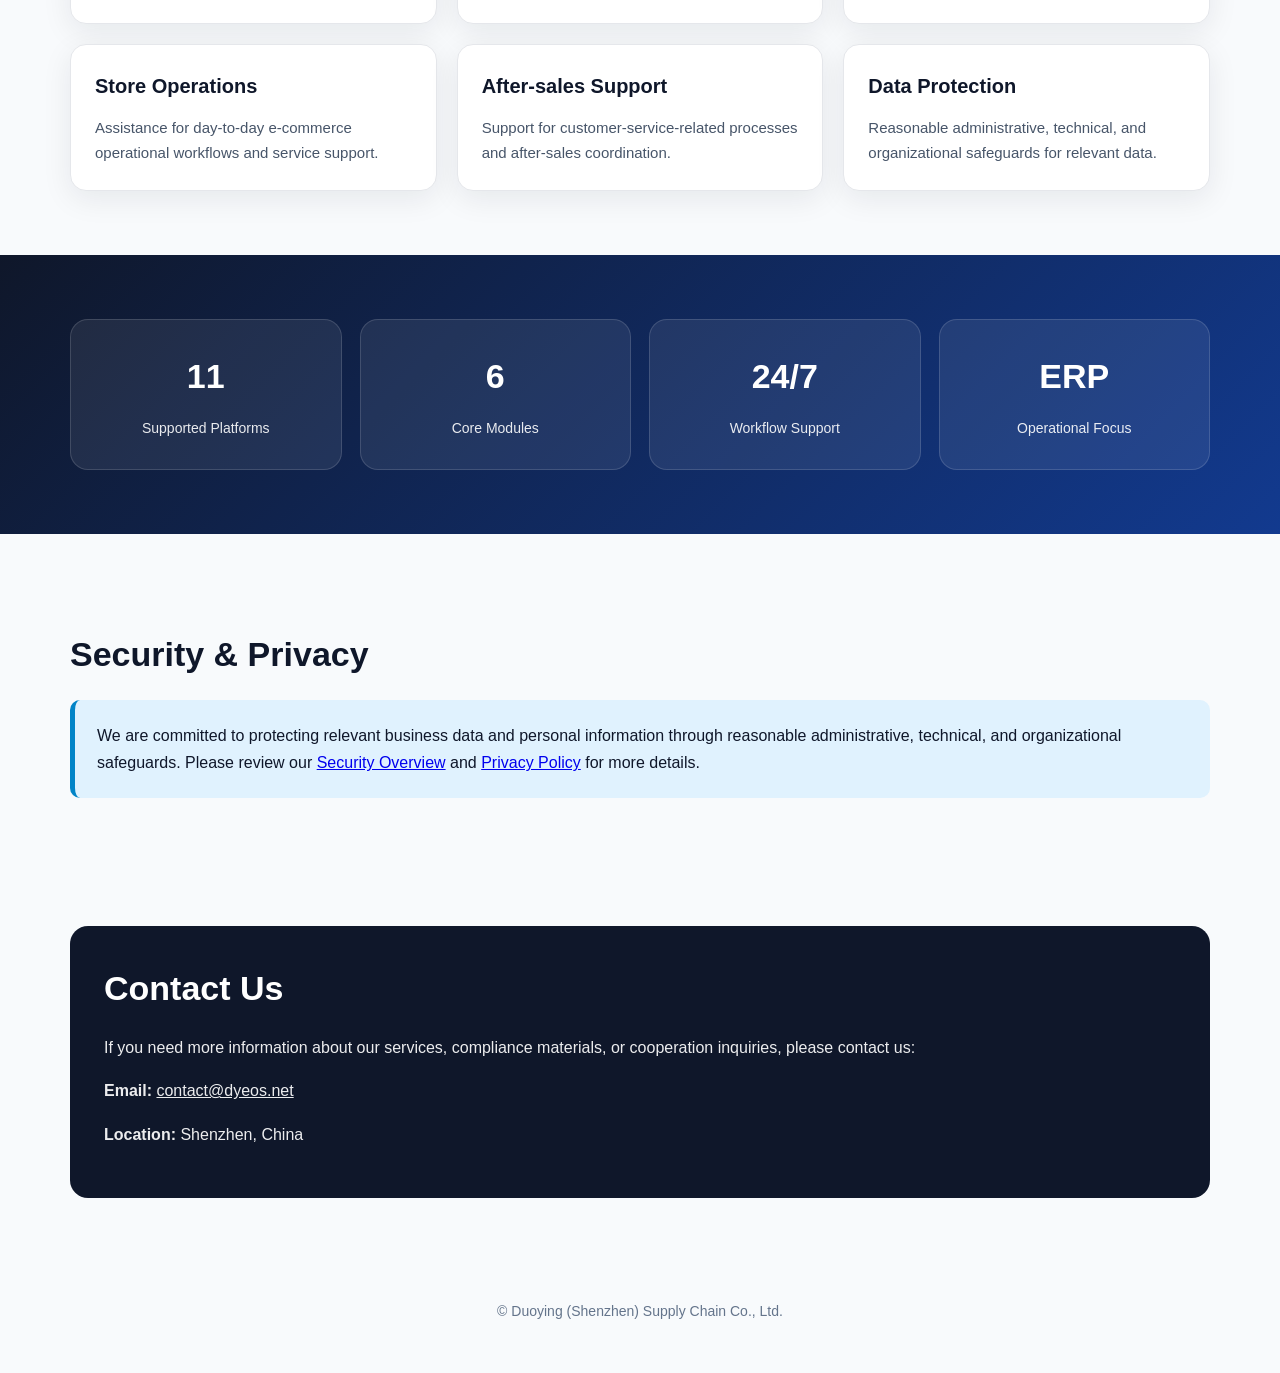
==== commit 984f7ac4: "update email and rename Chinese brand" ====
--- a/index.html
+++ b/index.html
@@ -146,7 +146,7 @@
         If you need more information about our services, compliance materials, or cooperation inquiries,
         please contact us:
       </p>
-      <p><strong>Email:</strong> <a href="mailto:dygyltt@126.com">dygyltt@126.com</a></p>
+      <p><strong>Email:</strong> <a href="mailto:contact@dyeos.net">contact@dyeos.net</a></p>
       <p><strong>Location:</strong> Shenzhen, China</p>
     </div>
   </section>
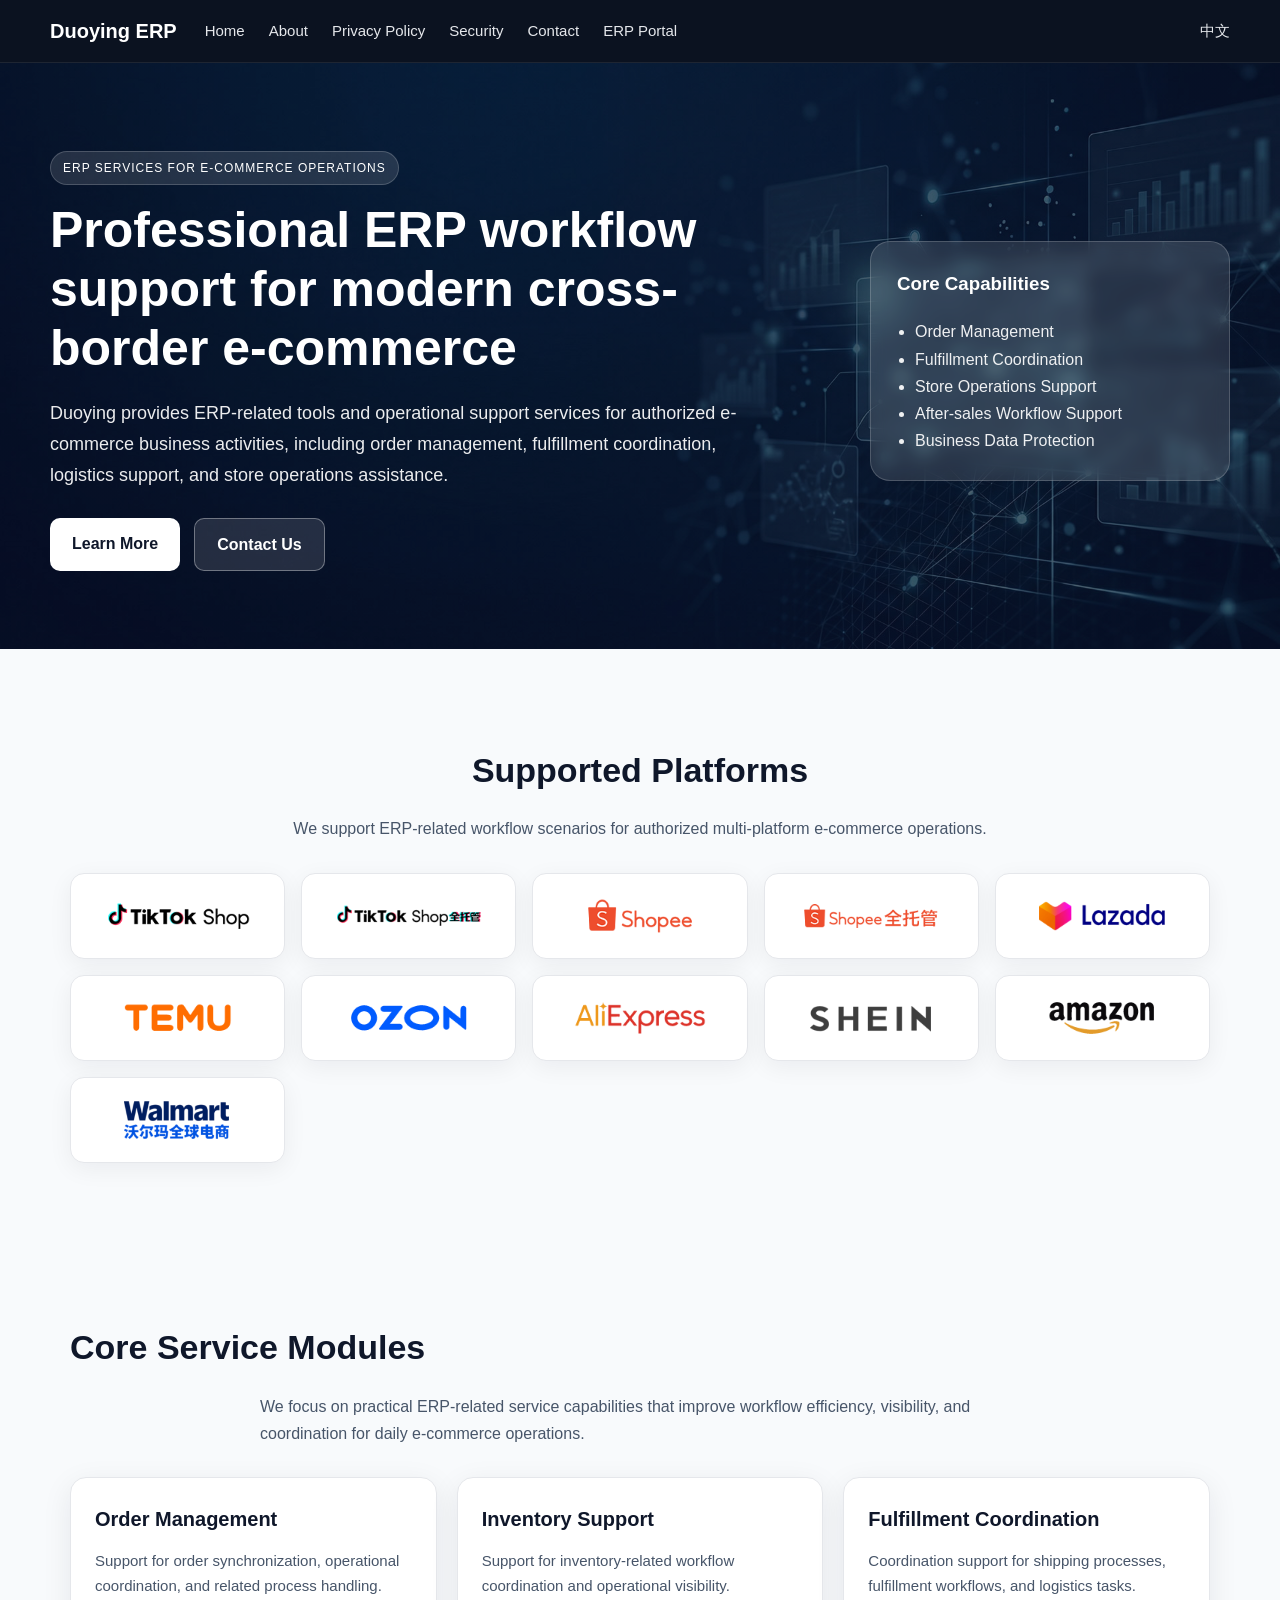
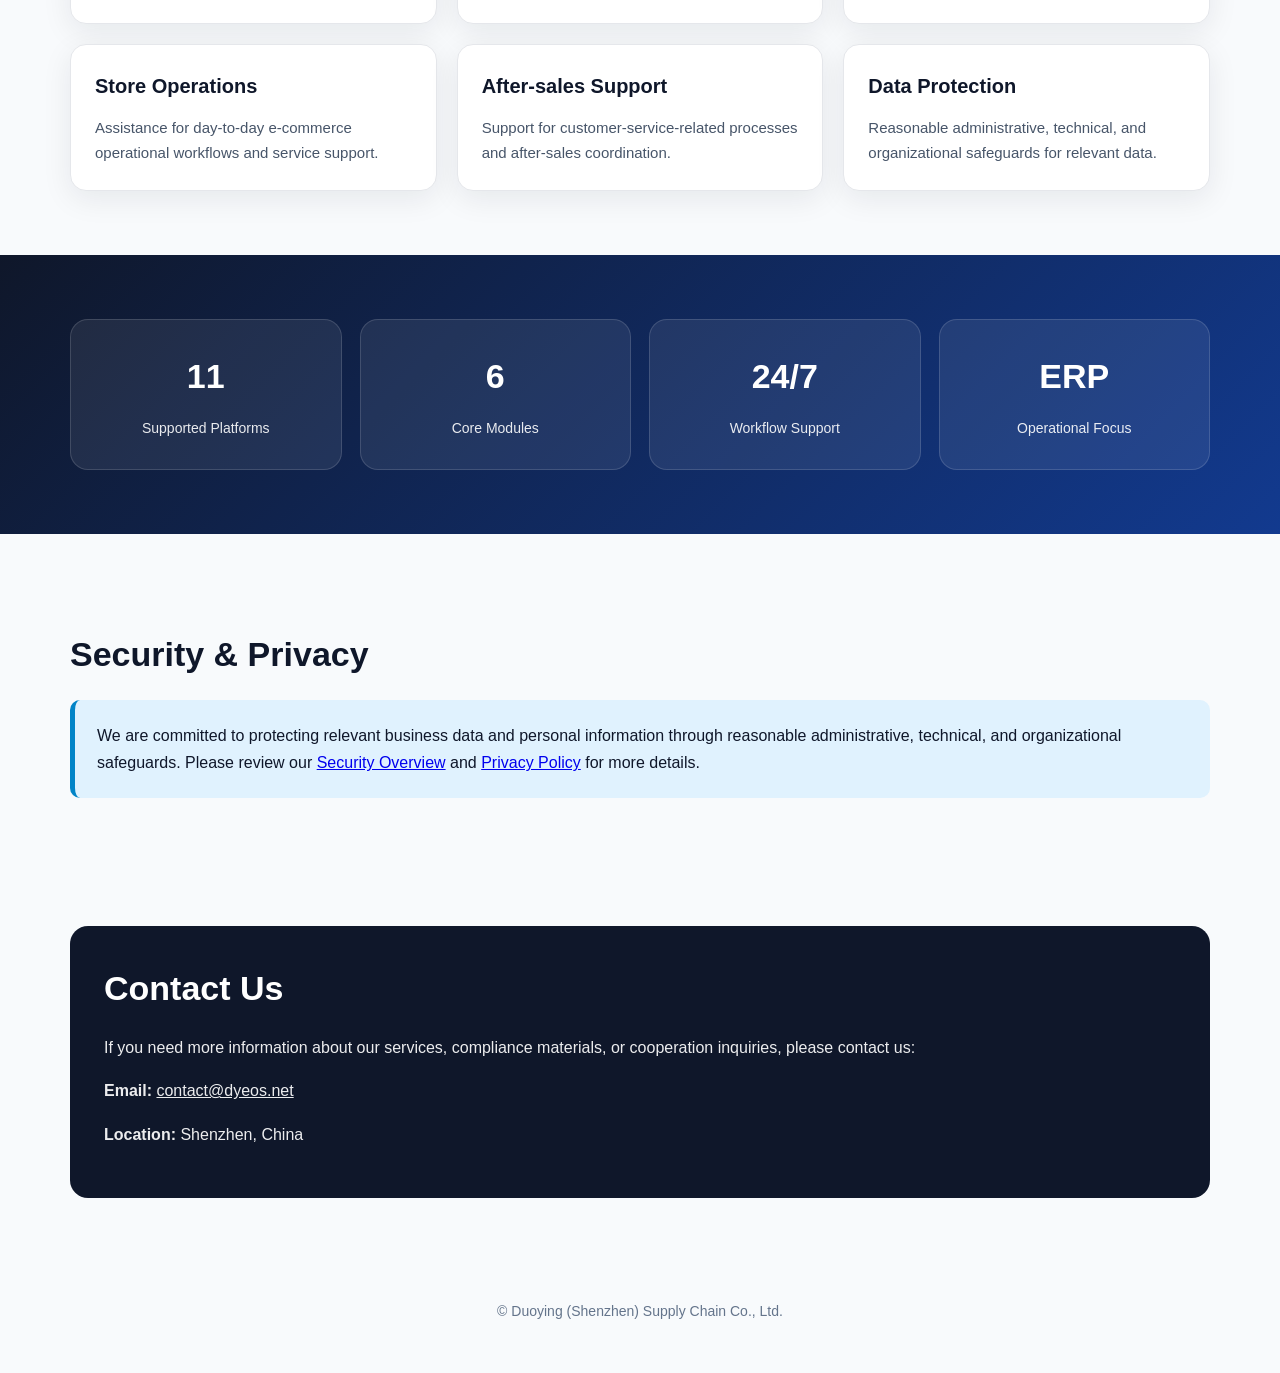
==== commit 502636bb: "Add ERP portal menu to homepage" ====
--- a/index.html
+++ b/index.html
@@ -16,6 +16,9 @@
         <a href="privacy.html">Privacy Policy</a>
         <a href="security.html">Security</a>
         <a href="contact.html">Contact</a>
+        <div class="erp-menu">
+          <a href="https://www.dyerp.cn/login" target="_blank" rel="noopener noreferrer" class="erp-trigger">ERP Portal</a>
+        </div>
       </div>
       <span class="lang-switch"><a href="zh/index.html">中文</a></span>
     </nav>
--- a/style.css
+++ b/style.css
@@ -383,4 +383,24 @@
     margin: 24px 16px;
     padding: 24px;
   }
-}+}
+
+.erp-menu {
+  display: inline-flex;
+  align-items: center;
+}
+
+.erp-trigger {
+  display: inline-flex;
+  align-items: center;
+  justify-content: center;
+  height: 100%;
+  color: #e5e7eb;
+  text-decoration: none;
+  font-size: 15px;
+  white-space: nowrap;
+}
+
+.erp-trigger:hover {
+  color: #ffffff;
+}
